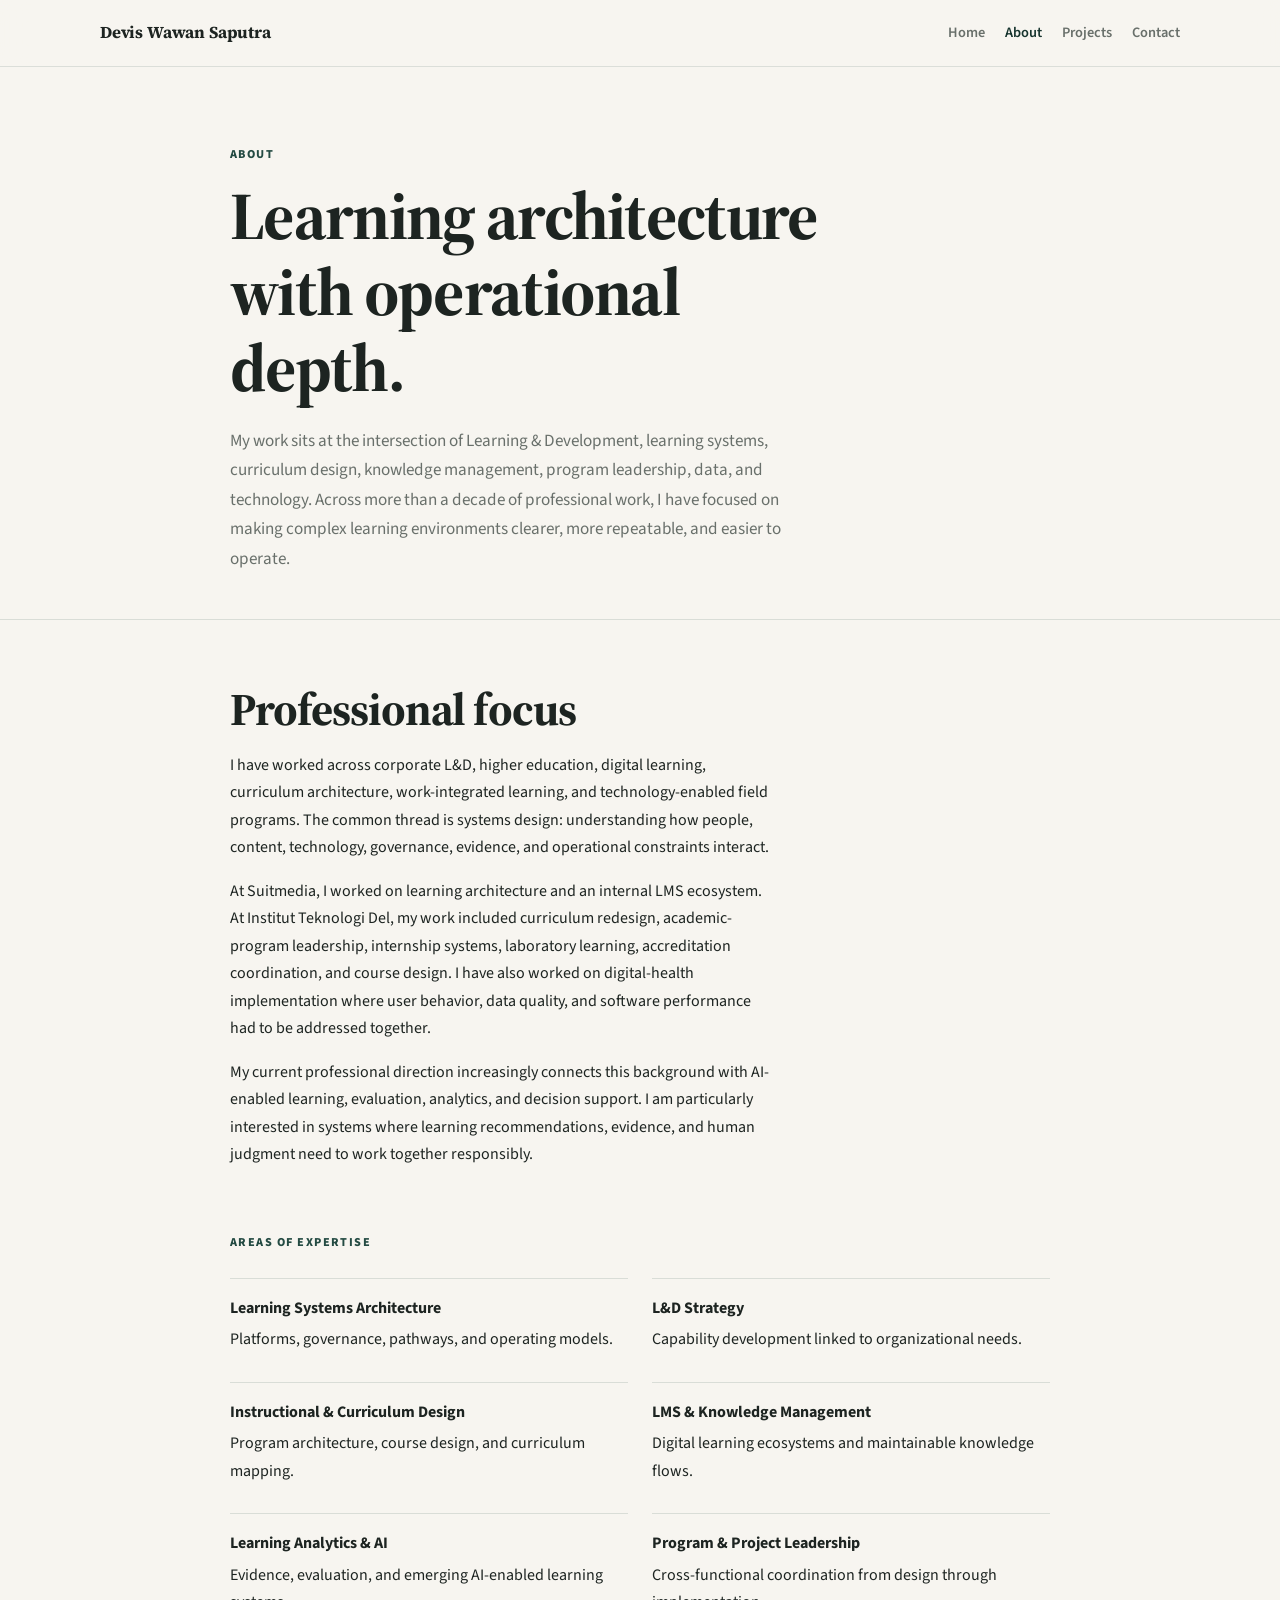
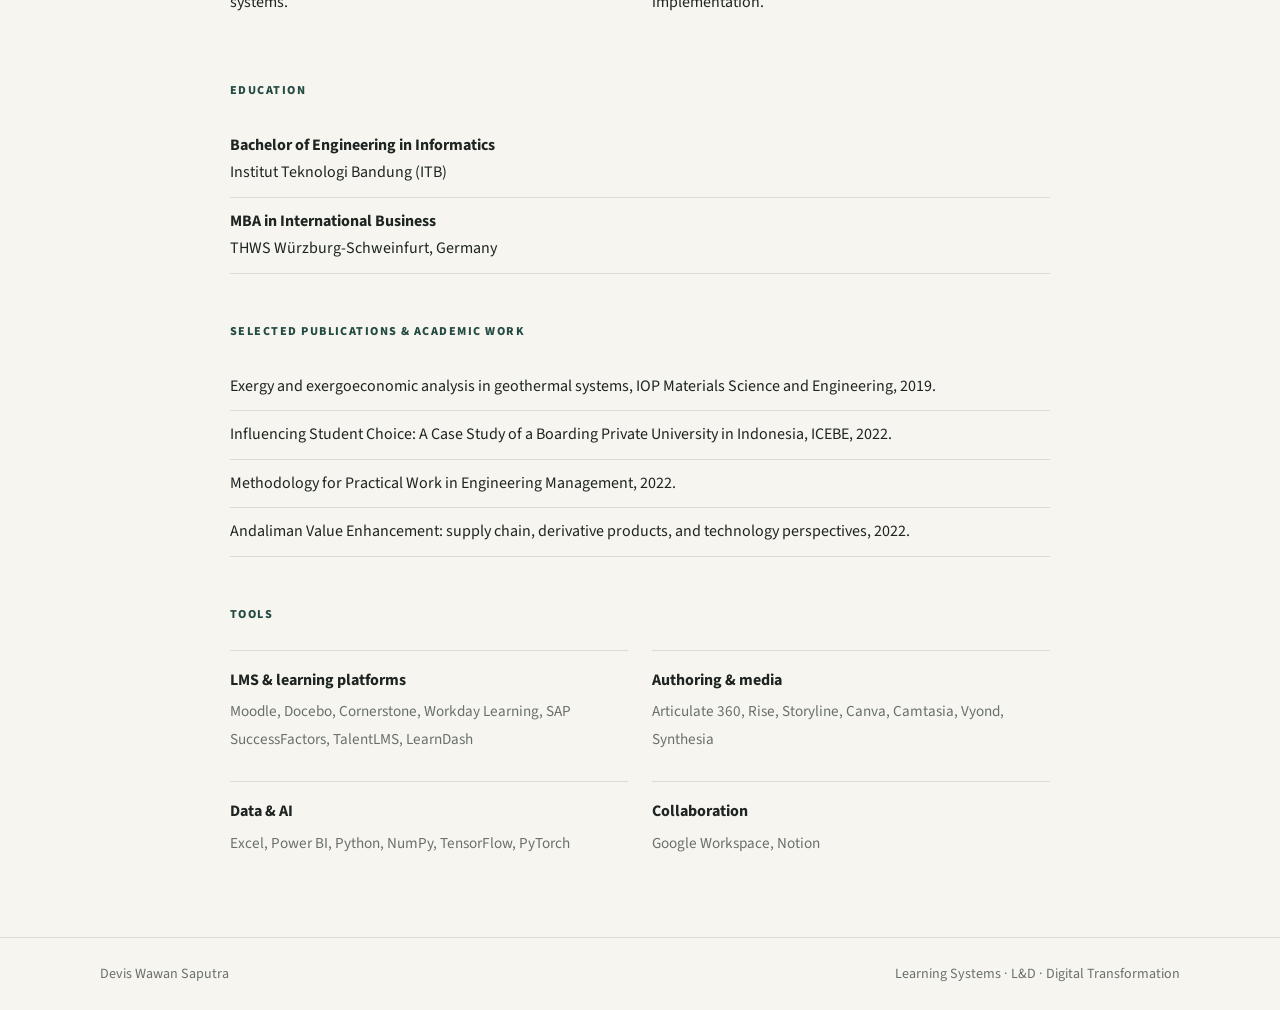
==== about.html @ 1fd4ffd9 "Add academic professional About page" ====
<!doctype html>
<html lang="en">
<head>
  <meta charset="utf-8">
  <meta name="viewport" content="width=device-width, initial-scale=1">
  <meta name="description" content="About Devis Wawan Saputra: learning systems, L&D, curriculum architecture, digital learning, and selected academic work.">
  <title>About | Devis Wawan Saputra</title>
  <link rel="preconnect" href="https://fonts.googleapis.com">
  <link rel="preconnect" href="https://fonts.gstatic.com" crossorigin>
  <link href="https://fonts.googleapis.com/css2?family=Source+Sans+3:wght@400;600;700;800&family=Source+Serif+4:opsz,wght@8..60,600;8..60,700&display=swap" rel="stylesheet">
  <link rel="stylesheet" href="styles.css">
</head>
<body>
  <header class="site-header">
    <div class="shell-wide header-inner">
      <a class="brand" href="index.html">Devis Wawan Saputra</a>
      <nav aria-label="Primary navigation">
        <a href="index.html">Home</a>
        <a href="about.html" aria-current="page">About</a>
        <a href="projects.html">Projects</a>
        <a href="contact.html">Contact</a>
      </nav>
    </div>
  </header>

  <main>
    <section class="page-header shell">
      <p class="eyebrow">About</p>
      <h1>Learning architecture with operational depth.</h1>
      <p class="lede">My work sits at the intersection of Learning & Development, learning systems, curriculum design, knowledge management, program leadership, data, and technology. Across more than a decade of professional work, I have focused on making complex learning environments clearer, more repeatable, and easier to operate.</p>
    </section>

    <section class="section">
      <div class="shell about-grid">
        <div class="prose">
          <h2>Professional focus</h2>
          <p>I have worked across corporate L&D, higher education, digital learning, curriculum architecture, work-integrated learning, and technology-enabled field programs. The common thread is systems design: understanding how people, content, technology, governance, evidence, and operational constraints interact.</p>
          <p>At Suitmedia, I worked on learning architecture and an internal LMS ecosystem. At Institut Teknologi Del, my work included curriculum redesign, academic-program leadership, internship systems, laboratory learning, accreditation coordination, and course design. I have also worked on digital-health implementation where user behavior, data quality, and software performance had to be addressed together.</p>
          <p>My current professional direction increasingly connects this background with AI-enabled learning, evaluation, analytics, and decision support. I am particularly interested in systems where learning recommendations, evidence, and human judgment need to work together responsibly.</p>
        </div>

        <div>
          <p class="eyebrow">Areas of expertise</p>
          <div class="expertise-grid">
            <div class="expertise-item"><strong>Learning Systems Architecture</strong><span>Platforms, governance, pathways, and operating models.</span></div>
            <div class="expertise-item"><strong>L&D Strategy</strong><span>Capability development linked to organizational needs.</span></div>
            <div class="expertise-item"><strong>Instructional & Curriculum Design</strong><span>Program architecture, course design, and curriculum mapping.</span></div>
            <div class="expertise-item"><strong>LMS & Knowledge Management</strong><span>Digital learning ecosystems and maintainable knowledge flows.</span></div>
            <div class="expertise-item"><strong>Learning Analytics & AI</strong><span>Evidence, evaluation, and emerging AI-enabled learning systems.</span></div>
            <div class="expertise-item"><strong>Program & Project Leadership</strong><span>Cross-functional coordination from design through implementation.</span></div>
          </div>
        </div>

        <div>
          <p class="eyebrow">Education</p>
          <ul class="list-clean">
            <li><strong>Bachelor of Engineering in Informatics</strong><br>Institut Teknologi Bandung (ITB)</li>
            <li><strong>MBA in International Business</strong><br>THWS Würzburg-Schweinfurt, Germany</li>
          </ul>
        </div>

        <div>
          <p class="eyebrow">Selected publications & academic work</p>
          <ul class="list-clean">
            <li>Exergy and exergoeconomic analysis in geothermal systems, IOP Materials Science and Engineering, 2019.</li>
            <li>Influencing Student Choice: A Case Study of a Boarding Private University in Indonesia, ICEBE, 2022.</li>
            <li>Methodology for Practical Work in Engineering Management, 2022.</li>
            <li>Andaliman Value Enhancement: supply chain, derivative products, and technology perspectives, 2022.</li>
          </ul>
        </div>

        <div>
          <p class="eyebrow">Tools</p>
          <div class="tool-grid">
            <div class="tool-group"><strong>LMS & learning platforms</strong><span>Moodle, Docebo, Cornerstone, Workday Learning, SAP SuccessFactors, TalentLMS, LearnDash</span></div>
            <div class="tool-group"><strong>Authoring & media</strong><span>Articulate 360, Rise, Storyline, Canva, Camtasia, Vyond, Synthesia</span></div>
            <div class="tool-group"><strong>Data & AI</strong><span>Excel, Power BI, Python, NumPy, TensorFlow, PyTorch</span></div>
            <div class="tool-group"><strong>Collaboration</strong><span>Google Workspace, Notion</span></div>
          </div>
        </div>
      </div>
    </section>
  </main>

  <footer class="site-footer">
    <div class="shell-wide footer-inner">
      <span>Devis Wawan Saputra</span>
      <span>Learning Systems · L&D · Digital Transformation</span>
    </div>
  </footer>
</body>
</html>
---- styles.css ----
:root {
  --bg: #f7f5f0;
  --surface: #fffefb;
  --text: #1d2421;
  --muted: #69706b;
  --line: #d9ddd7;
  --accent: #244b43;
  --accent-soft: #e8eeeb;
  --accent-dark: #17352f;
  --max: 820px;
  --wide: 1080px;
  --radius: 10px;
  --shadow: 0 10px 30px rgba(26, 39, 34, .055);
}

* { box-sizing: border-box; }
html { scroll-behavior: smooth; }
body {
  margin: 0;
  background: var(--bg);
  color: var(--text);
  font-family: "Source Sans 3", Inter, ui-sans-serif, system-ui, -apple-system, BlinkMacSystemFont, "Segoe UI", sans-serif;
  line-height: 1.72;
  -webkit-font-smoothing: antialiased;
}
img { max-width: 100%; height: auto; }
a { color: inherit; }
.shell { width: min(calc(100% - 36px), var(--max)); margin: 0 auto; }
.shell-wide { width: min(calc(100% - 36px), var(--wide)); margin: 0 auto; }

.site-header {
  position: sticky;
  top: 0;
  z-index: 20;
  border-bottom: 1px solid rgba(217, 221, 215, .92);
  background: rgba(247, 245, 240, .94);
  backdrop-filter: blur(14px);
}
.header-inner,
.footer-inner {
  min-height: 66px;
  display: flex;
  align-items: center;
  justify-content: space-between;
  gap: 22px;
}
.brand {
  font-family: "Source Serif 4", Georgia, serif;
  font-size: 1.05rem;
  font-weight: 700;
  text-decoration: none;
  letter-spacing: -.01em;
}
nav { display: flex; gap: 20px; flex-wrap: wrap; }
nav a {
  color: var(--muted);
  font-size: .9rem;
  font-weight: 600;
  text-decoration: none;
}
nav a:hover,
nav a[aria-current="page"] { color: var(--accent-dark); }

main { min-height: 72vh; }
.hero { padding: 88px 0 72px; }
.hero-grid {
  display: grid;
  grid-template-columns: minmax(0, 1fr) 180px;
  gap: 46px;
  align-items: start;
}
.headshot {
  width: 172px;
  aspect-ratio: 4 / 5;
  object-fit: cover;
  border-radius: 8px;
  border: 1px solid var(--line);
  background: var(--surface);
  box-shadow: var(--shadow);
}
.eyebrow {
  margin: 0 0 12px;
  color: var(--accent);
  font-size: .76rem;
  font-weight: 800;
  letter-spacing: .12em;
  text-transform: uppercase;
}
h1, h2, h3 {
  font-family: "Source Serif 4", Georgia, "Times New Roman", serif;
  line-height: 1.13;
  letter-spacing: -.025em;
}
h1 { margin: 0; font-size: clamp(2.35rem, 6vw, 4.2rem); max-width: 15ch; }
h2 { margin: 0; font-size: clamp(1.9rem, 4.2vw, 2.85rem); }
h3 { margin: 0; font-size: clamp(1.2rem, 2.6vw, 1.62rem); }
.lede {
  max-width: 62ch;
  margin: 25px 0 0;
  color: var(--muted);
  font-size: 1.07rem;
}
.inline-links,
.actions {
  display: flex;
  flex-wrap: wrap;
  gap: 10px 18px;
  margin-top: 28px;
}
.inline-links a,
.text-link,
.report-link {
  color: var(--accent-dark);
  font-weight: 700;
  text-decoration-thickness: 1px;
  text-underline-offset: 4px;
}
.button {
  display: inline-flex;
  align-items: center;
  justify-content: center;
  min-height: 42px;
  padding: 0 16px;
  border: 1px solid var(--line);
  border-radius: 7px;
  background: var(--surface);
  font-weight: 700;
  text-decoration: none;
}
.button:hover { border-color: #b9c3bd; }
.button.primary { background: var(--accent); color: #fff; border-color: var(--accent); }

.section { padding: 64px 0; border-top: 1px solid var(--line); }
.section-heading { max-width: 62ch; margin-bottom: 30px; }
.section-heading p:last-child { color: var(--muted); }
.section p { max-width: 67ch; }
.section-intro { color: var(--muted); }

.project-grid {
  display: grid;
  grid-template-columns: repeat(2, minmax(0, 1fr));
  gap: 28px 24px;
}
.project-card {
  display: block;
  color: inherit;
  text-decoration: none;
}
.project-card-media {
  display: grid;
  place-items: center;
  min-height: 235px;
  overflow: hidden;
  background: var(--surface);
  border: 1px solid var(--line);
  border-radius: var(--radius);
}
.project-card img {
  display: block;
  width: 100%;
  max-height: 280px;
  object-fit: contain;
  transition: transform .2s ease;
}
.project-card:hover img { transform: scale(1.012); }
.project-card h3 {
  margin-top: 12px;
  font-family: "Source Sans 3", Inter, sans-serif;
  font-size: 1rem;
  line-height: 1.35;
  letter-spacing: 0;
  font-weight: 700;
}

.page-header { padding: 78px 0 46px; }
.page-header h1 { max-width: 18ch; }
.page-header .lede { margin-top: 20px; }

.project-page { padding: 62px 0 88px; }
.project-back { display: inline-block; margin-bottom: 28px; color: var(--muted); text-decoration: none; font-weight: 650; }
.project-hero-image {
  display: block;
  width: min(100%, 820px);
  max-height: 640px;
  object-fit: contain;
  margin: 0 auto 38px;
  border: 1px solid var(--line);
  border-radius: var(--radius);
  background: var(--surface);
  box-shadow: var(--shadow);
}
.project-page h1 { max-width: 20ch; }
.project-copy { margin-top: 28px; }
.project-copy p { max-width: 68ch; }
.project-copy p + p { margin-top: 18px; }

.other-section {
  margin-top: 58px;
  padding-top: 34px;
  border-top: 1px solid var(--line);
}
.other-section h2 { font-size: 1.7rem; }
.other-label {
  display: inline-block;
  margin-bottom: 8px;
  color: var(--accent);
  font-size: .76rem;
  font-weight: 800;
  letter-spacing: .12em;
  text-transform: uppercase;
}
.other-copy { margin-top: 22px; }
.other-copy p { max-width: 68ch; }
.other-copy p + p { margin-top: 17px; }
.report-link { display: inline-block; margin-top: 12px; }
.image-gallery {
  display: grid;
  grid-template-columns: repeat(2, minmax(0, 1fr));
  gap: 16px;
  margin-top: 26px;
}
.image-gallery img {
  width: 100%;
  max-height: 420px;
  object-fit: contain;
  background: var(--surface);
  border: 1px solid var(--line);
  border-radius: 8px;
}

.about-grid {
  display: grid;
  grid-template-columns: 1fr;
  gap: 48px;
}
.prose p { max-width: 68ch; }
.list-clean { padding: 0; margin: 20px 0 0; list-style: none; }
.list-clean li { padding: 10px 0; border-bottom: 1px solid var(--line); }
.expertise-grid,
.tool-grid {
  display: grid;
  grid-template-columns: repeat(2, minmax(0, 1fr));
  gap: 12px 24px;
  margin-top: 24px;
}
.expertise-item,
.tool-group {
  padding: 16px 0;
  border-top: 1px solid var(--line);
}
.expertise-item strong,
.tool-group strong { display: block; margin-bottom: 4px; }
.tool-group span { color: var(--muted); font-size: .95rem; }

.contact-card {
  padding: 26px 0;
  border-top: 1px solid var(--line);
}
.contact-card:first-of-type { margin-top: 26px; }
.contact-card strong { display: block; margin-bottom: 5px; font-family: "Source Serif 4", Georgia, serif; font-size: 1.15rem; }
.contact-card a { color: var(--accent-dark); font-weight: 700; }

.notice {
  margin-top: 26px;
  padding: 18px 20px;
  border-left: 3px solid var(--accent);
  background: var(--accent-soft);
  color: #30433c;
}

.site-footer {
  border-top: 1px solid var(--line);
  color: var(--muted);
  font-size: .88rem;
}
.footer-inner { min-height: 72px; }

@media (max-width: 760px) {
  .shell, .shell-wide { width: min(calc(100% - 28px), var(--max)); }
  .header-inner { align-items: flex-start; flex-direction: column; padding: 13px 0 14px; }
  nav { gap: 12px 17px; }
  .hero { padding: 58px 0 54px; }
  .hero-grid { grid-template-columns: 1fr; gap: 28px; }
  .headshot { width: 132px; }
  .project-grid, .expertise-grid, .tool-grid, .image-gallery { grid-template-columns: 1fr; }
  .project-card-media { min-height: 190px; }
  .section { padding: 50px 0; }
  .page-header { padding: 56px 0 36px; }
  .project-page { padding: 44px 0 66px; }
  .footer-inner { align-items: flex-start; flex-direction: column; justify-content: center; padding: 17px 0; }
}
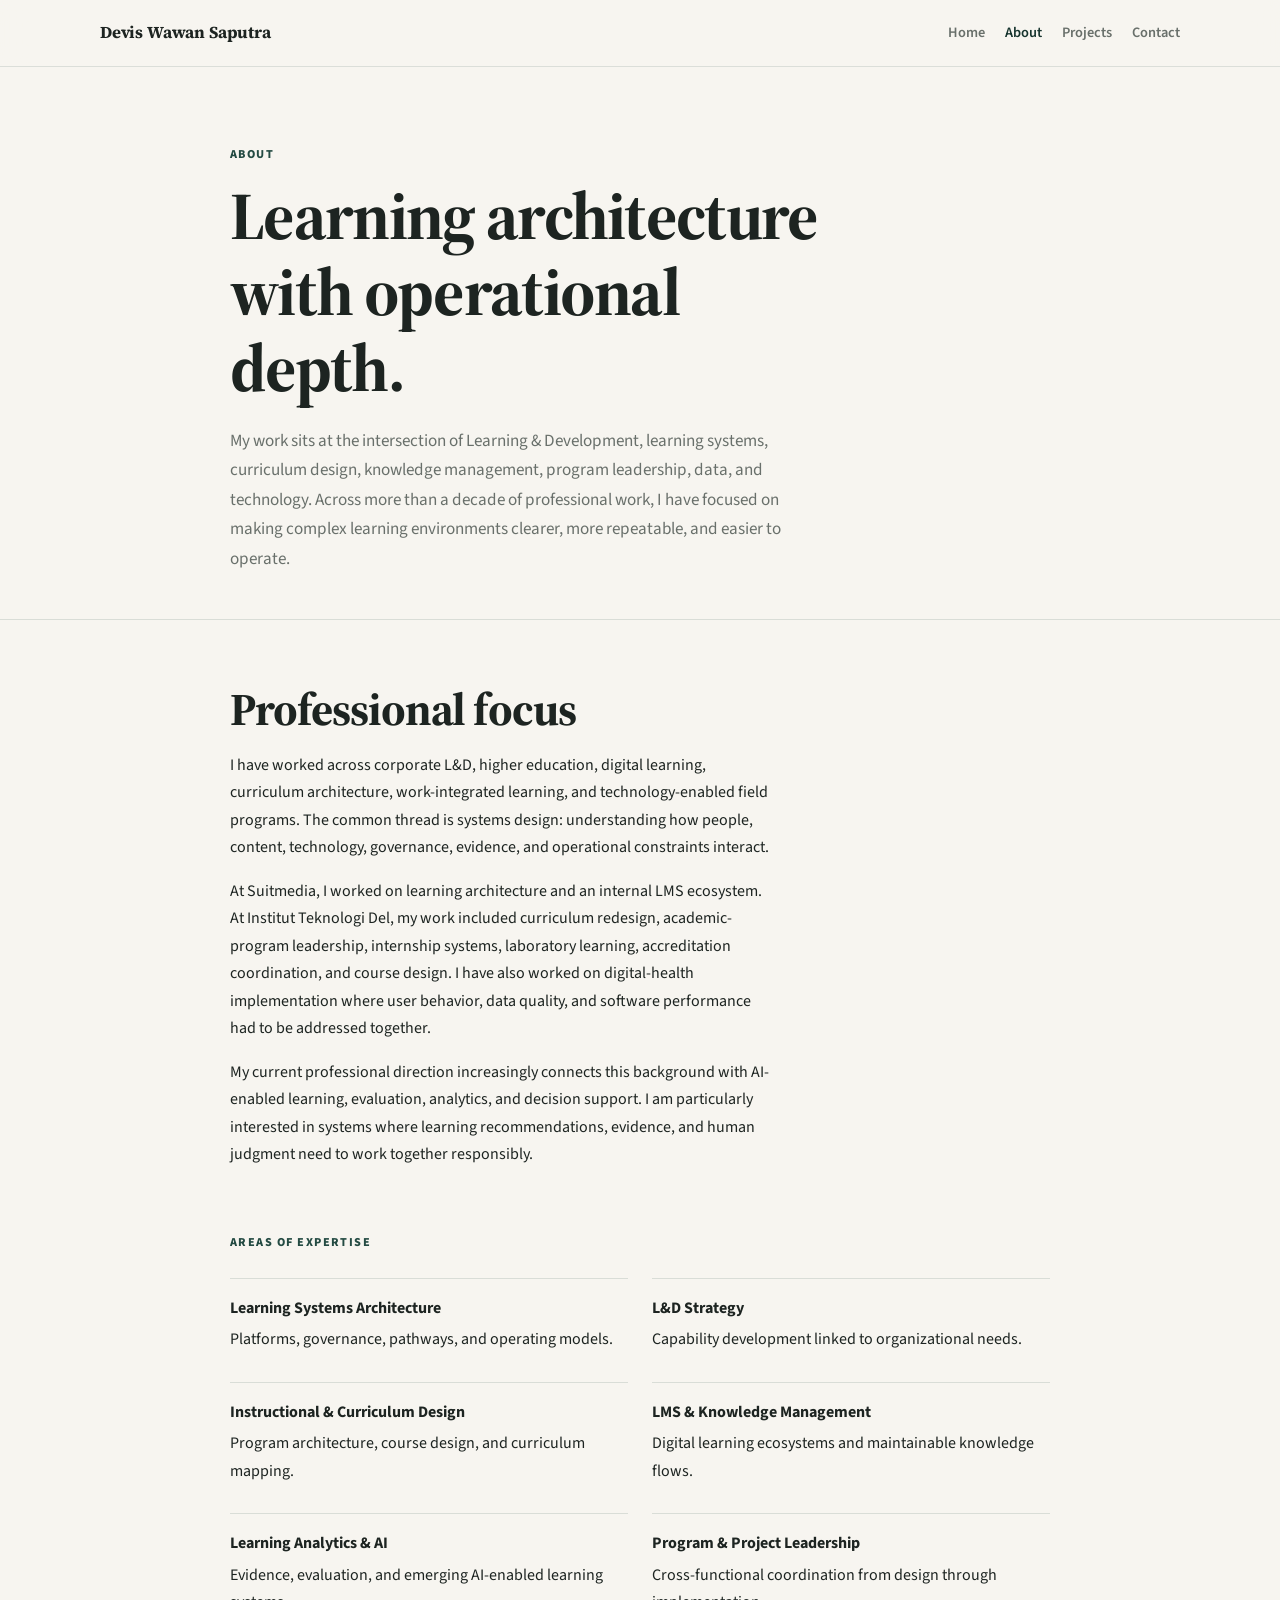
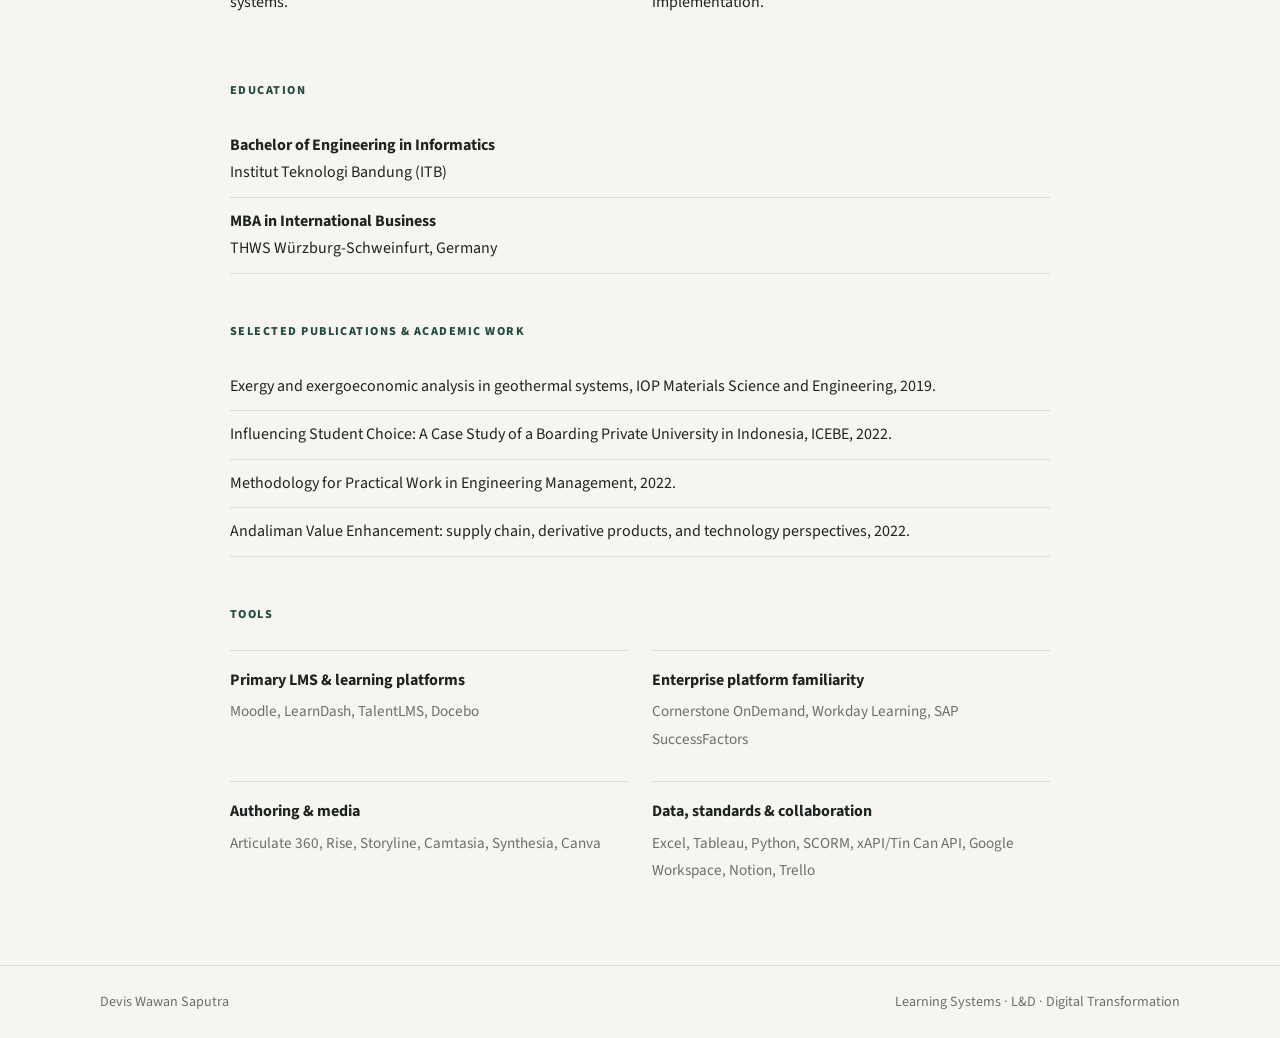
==== commit 850a760c: "Align portfolio tools with CV evidence" ====
--- a/about.html
+++ b/about.html
@@ -72,10 +72,10 @@
         <div>
           <p class="eyebrow">Tools</p>
           <div class="tool-grid">
-            <div class="tool-group"><strong>LMS & learning platforms</strong><span>Moodle, Docebo, Cornerstone, Workday Learning, SAP SuccessFactors, TalentLMS, LearnDash</span></div>
-            <div class="tool-group"><strong>Authoring & media</strong><span>Articulate 360, Rise, Storyline, Canva, Camtasia, Vyond, Synthesia</span></div>
-            <div class="tool-group"><strong>Data & AI</strong><span>Excel, Power BI, Python, NumPy, TensorFlow, PyTorch</span></div>
-            <div class="tool-group"><strong>Collaboration</strong><span>Google Workspace, Notion</span></div>
+            <div class="tool-group"><strong>Primary LMS & learning platforms</strong><span>Moodle, LearnDash, TalentLMS, Docebo</span></div>
+            <div class="tool-group"><strong>Enterprise platform familiarity</strong><span>Cornerstone OnDemand, Workday Learning, SAP SuccessFactors</span></div>
+            <div class="tool-group"><strong>Authoring & media</strong><span>Articulate 360, Rise, Storyline, Camtasia, Synthesia, Canva</span></div>
+            <div class="tool-group"><strong>Data, standards & collaboration</strong><span>Excel, Tableau, Python, SCORM, xAPI/Tin Can API, Google Workspace, Notion, Trello</span></div>
           </div>
         </div>
       </div>
--- a/styles.css
+++ b/styles.css
@@ -70,8 +70,9 @@
   align-items: start;
 }
 .headshot {
+  display: block;
   width: 172px;
-  aspect-ratio: 4 / 5;
+  aspect-ratio: 3 / 4;
   object-fit: cover;
   border-radius: 8px;
   border: 1px solid var(--line);
@@ -141,24 +142,33 @@
   grid-template-columns: repeat(2, minmax(0, 1fr));
   gap: 28px 24px;
 }
+.project-grid-large { gap: 38px 30px; }
 .project-card {
   display: block;
+  min-width: 0;
   color: inherit;
   text-decoration: none;
 }
 .project-card-media {
   display: grid;
   place-items: center;
-  min-height: 235px;
+  height: 250px;
+  padding: 14px;
   overflow: hidden;
   background: var(--surface);
   border: 1px solid var(--line);
   border-radius: var(--radius);
 }
+.project-grid-large .project-card-media {
+  height: 292px;
+  padding: 18px;
+}
 .project-card img {
   display: block;
-  width: 100%;
-  max-height: 280px;
+  width: auto;
+  height: auto;
+  max-width: 100%;
+  max-height: 100%;
   object-fit: contain;
   transition: transform .2s ease;
 }
@@ -171,6 +181,10 @@
   letter-spacing: 0;
   font-weight: 700;
 }
+.project-grid-large .project-card h3 {
+  margin-top: 14px;
+  font-size: 1.04rem;
+}
 
 .page-header { padding: 78px 0 46px; }
 .page-header h1 { max-width: 18ch; }
@@ -180,7 +194,9 @@
 .project-back { display: inline-block; margin-bottom: 28px; color: var(--muted); text-decoration: none; font-weight: 650; }
 .project-hero-image {
   display: block;
-  width: min(100%, 820px);
+  width: auto;
+  height: auto;
+  max-width: 100%;
   max-height: 640px;
   object-fit: contain;
   margin: 0 auto 38px;
@@ -193,6 +209,13 @@
 .project-copy { margin-top: 28px; }
 .project-copy p { max-width: 68ch; }
 .project-copy p + p { margin-top: 18px; }
+
+.project-visual-section {
+  margin-top: 42px;
+  padding-top: 28px;
+  border-top: 1px solid var(--line);
+}
+.project-visual-section .eyebrow { margin-bottom: 16px; }
 
 .other-section {
   margin-top: 58px;
@@ -216,17 +239,24 @@
 .image-gallery {
   display: grid;
   grid-template-columns: repeat(2, minmax(0, 1fr));
+  align-items: start;
   gap: 16px;
   margin-top: 26px;
 }
+.image-gallery--single { grid-template-columns: 1fr; }
 .image-gallery img {
-  width: 100%;
+  display: block;
+  width: auto;
+  height: auto;
+  max-width: 100%;
   max-height: 420px;
+  justify-self: center;
   object-fit: contain;
   background: var(--surface);
   border: 1px solid var(--line);
   border-radius: 8px;
 }
+.image-gallery--single img { max-height: 520px; }
 
 .about-grid {
   display: grid;
@@ -283,7 +313,8 @@
   .hero-grid { grid-template-columns: 1fr; gap: 28px; }
   .headshot { width: 132px; }
   .project-grid, .expertise-grid, .tool-grid, .image-gallery { grid-template-columns: 1fr; }
-  .project-card-media { min-height: 190px; }
+  .project-card-media { height: 210px; }
+  .project-grid-large .project-card-media { height: 230px; }
   .section { padding: 50px 0; }
   .page-header { padding: 56px 0 36px; }
   .project-page { padding: 44px 0 66px; }
